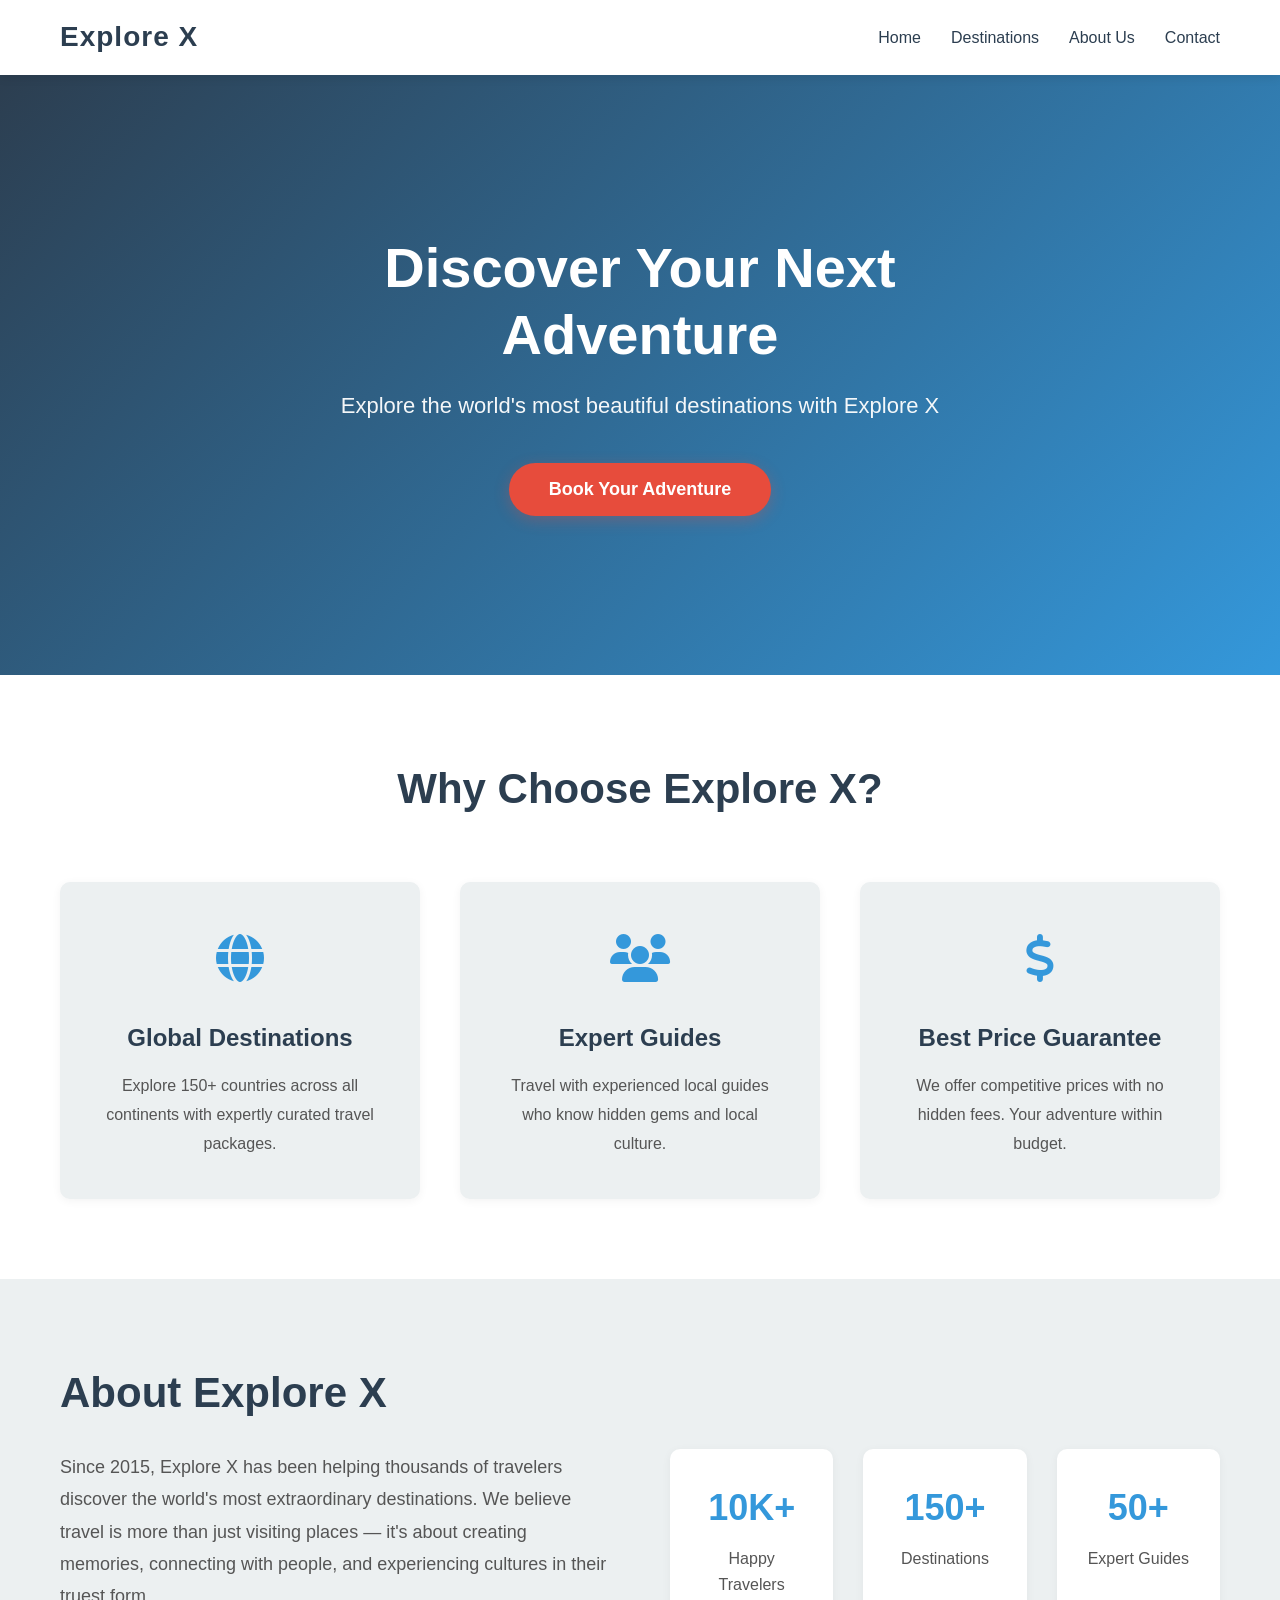
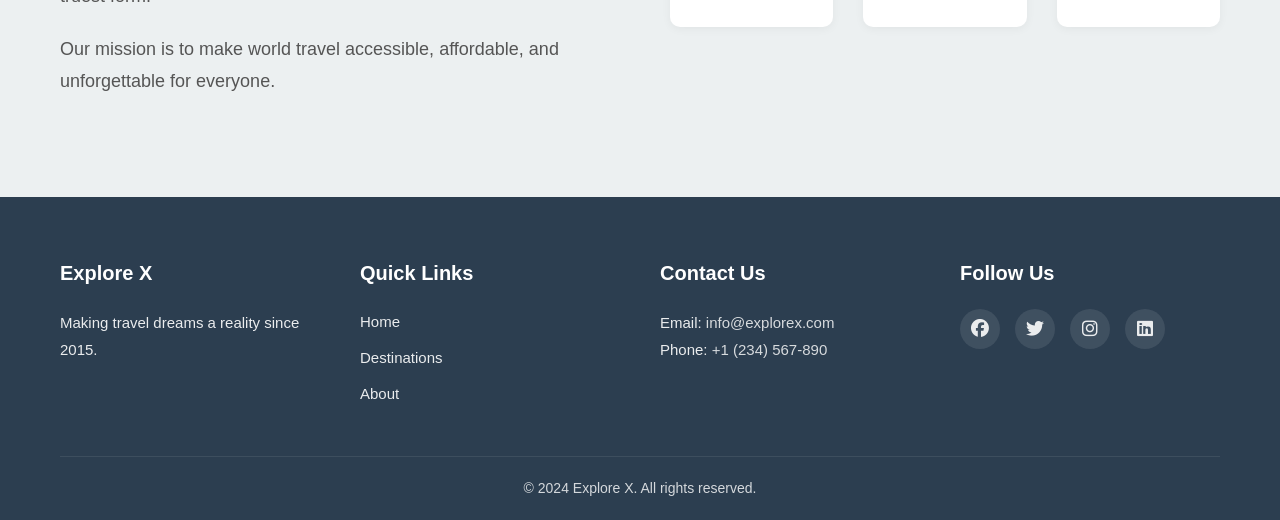
==== WebDev-L1-LandingPage/index.html @ c4c60f69 "Task 1: Landing Page - Explore X Travel Agency" ====
<!DOCTYPE html>
<html lang="en">
<head>
    <meta charset="UTF-8">
    <meta name="viewport" content="width=device-width, initial-scale=1.0">
    <title>Explore X - Your Travel Companion</title>
    <link rel="stylesheet" href="style.css">
    <link rel="stylesheet" href="https://cdnjs.cloudflare.com/ajax/libs/font-awesome/6.4.0/css/all.min.css">
</head>
<body>
    <!-- HEADER / NAVIGATION -->
    <header class="header">
        <nav class="navbar">
            <div class="container">
                <div class="nav-wrapper">
                    <div class="logo">Explore X</div>
                    <ul class="nav-links">
                        <li><a href="#home">Home</a></li>
                        <li><a href="#destinations">Destinations</a></li>
                        <li><a href="#about">About Us</a></li>
                        <li><a href="#contact">Contact</a></li>
                    </ul>
                </div>
            </div>
        </nav>
    </header>

    <!-- HERO SECTION -->
    <section class="hero" id="home">
        <div class="container">
            <div class="hero-content">
                <h1 class="hero-headline">Discover Your Next Adventure</h1>
                <p class="hero-subheadline">Explore the world's most beautiful destinations with Explore X</p>
                <button class="cta-btn">Book Your Adventure</button>
            </div>
        </div>
    </section>

    <!-- FEATURES SECTION -->
    <section class="features" id="destinations">
        <div class="container">
            <h2 class="section-title">Why Choose Explore X?</h2>
            <div class="features-grid">
                <div class="feature-card">
                    <div class="feature-icon">
                        <i class="fas fa-globe"></i>
                    </div>
                    <h3>Global Destinations</h3>
                    <p>Explore 150+ countries across all continents with expertly curated travel packages.</p>
                </div>
                <div class="feature-card">
                    <div class="feature-icon">
                        <i class="fas fa-users"></i>
                    </div>
                    <h3>Expert Guides</h3>
                    <p>Travel with experienced local guides who know hidden gems and local culture.</p>
                </div>
                <div class="feature-card">
                    <div class="feature-icon">
                        <i class="fas fa-dollar-sign"></i>
                    </div>
                    <h3>Best Price Guarantee</h3>
                    <p>We offer competitive prices with no hidden fees. Your adventure within budget.</p>
                </div>
            </div>
        </div>
    </section>

    <!-- ABOUT SECTION -->
    <section class="about" id="about">
        <div class="container">
            <div class="about-content">
                <div class="about-text">
                    <h2>About Explore X</h2>
                    <p>Since 2015, Explore X has been helping thousands of travelers discover the world's most extraordinary destinations. We believe travel is more than just visiting places — it's about creating memories, connecting with people, and experiencing cultures in their truest form.</p>
                    <p>Our mission is to make world travel accessible, affordable, and unforgettable for everyone.</p>
                </div>
                <div class="about-stats">
                    <div class="stat">
                        <h3>10K+</h3>
                        <p>Happy Travelers</p>
                    </div>
                    <div class="stat">
                        <h3>150+</h3>
                        <p>Destinations</p>
                    </div>
                    <div class="stat">
                        <h3>50+</h3>
                        <p>Expert Guides</p>
                    </div>
                </div>
            </div>
        </div>
    </section>

    <!-- FOOTER -->
    <footer class="footer" id="contact">
        <div class="container">
            <div class="footer-content">
                <div class="footer-section">
                    <h4>Explore X</h4>
                    <p>Making travel dreams a reality since 2015.</p>
                </div>
                <div class="footer-section">
                    <h4>Quick Links</h4>
                    <ul>
                        <li><a href="#home">Home</a></li>
                        <li><a href="#destinations">Destinations</a></li>
                        <li><a href="#about">About</a></li>
                    </ul>
                </div>
                <div class="footer-section">
                    <h4>Contact Us</h4>
                    <p>Email: <a href="mailto:info@explorex.com">info@explorex.com</a></p>
                    <p>Phone: <a href="tel:+1234567890">+1 (234) 567-890</a></p>
                </div>
                <div class="footer-section">
                    <h4>Follow Us</h4>
                    <div class="social-links">
                        <a href="#"><i class="fab fa-facebook"></i></a>
                        <a href="#"><i class="fab fa-twitter"></i></a>
                        <a href="#"><i class="fab fa-instagram"></i></a>
                        <a href="#"><i class="fab fa-linkedin"></i></a>
                    </div>
                </div>
            </div>
            <div class="footer-bottom">
                <p>&copy; 2024 Explore X. All rights reserved.</p>
            </div>
        </div>
    </footer>
</body>
</html>
---- WebDev-L1-LandingPage/style.css ----
/* ===== ROOT VARIABLES (COLOR PALETTE) ===== */
:root {
    --primary-color: #2C3E50;      /* Dark blue-gray */
    --secondary-color: #3498DB;    /* Bright blue */
    --accent-color: #E74C3C;       /* Coral red */
    --bg-light: #ECF0F1;           /* Light gray background */
    --white: #FFFFFF;
    --text-dark: #2C3E50;
    --text-light: #555555;
}

/* ===== RESET & BASE STYLES ===== */
* {
    margin: 0;
    padding: 0;
    box-sizing: border-box;
}

html {
    scroll-behavior: smooth;
}

body {
    font-family: 'Segoe UI', Tahoma, Geneva, Verdana, sans-serif;
    line-height: 1.6;
    color: var(--text-dark);
    background-color: var(--bg-light);
}

a {
    text-decoration: none;
    color: inherit;
    transition: color 0.3s ease;
}

a:hover {
    color: var(--secondary-color);
}

button {
    cursor: pointer;
    border: none;
    transition: all 0.3s ease;
}

/* ===== CONTAINER ===== */
.container {
    max-width: 1200px;
    margin: 0 auto;
    padding: 0 20px;
}

/* ===== HEADER & NAVIGATION ===== */
.header {
    background-color: var(--white);
    box-shadow: 0 2px 10px rgba(0, 0, 0, 0.1);
    position: sticky;
    top: 0;
    z-index: 1000;
}

.navbar {
    padding: 15px 0;
}

.nav-wrapper {
    display: flex;
    justify-content: space-between;
    align-items: center;
}

.logo {
    font-size: 28px;
    font-weight: bold;
    color: var(--primary-color);
    letter-spacing: 1px;
}

.nav-links {
    display: flex;
    list-style: none;
    gap: 30px;
}

.nav-links a {
    font-size: 16px;
    font-weight: 500;
    color: var(--text-dark);
    padding: 8px 0;
    border-bottom: 2px solid transparent;
}

.nav-links a:hover {
    border-bottom: 2px solid var(--secondary-color);
    color: var(--secondary-color);
}

/* ===== HERO SECTION ===== */
.hero {
    background: linear-gradient(135deg, var(--primary-color) 0%, var(--secondary-color) 100%);
    color: var(--white);
    padding: 120px 0;
    text-align: center;
    min-height: 600px;
    display: flex;
    align-items: center;
    justify-content: center;
}

.hero-content {
    max-width: 800px;
    margin: 0 auto;
}

.hero-headline {
    font-size: 56px;
    font-weight: bold;
    margin-bottom: 20px;
    line-height: 1.2;
}

.hero-subheadline {
    font-size: 22px;
    margin-bottom: 40px;
    opacity: 0.95;
    font-weight: 300;
}

.cta-btn {
    background-color: var(--accent-color);
    color: var(--white);
    padding: 16px 40px;
    font-size: 18px;
    font-weight: 600;
    border-radius: 50px;
    box-shadow: 0 4px 15px rgba(231, 76, 60, 0.3);
}

.cta-btn:hover {
    background-color: #c0392b;
    transform: translateY(-3px);
    box-shadow: 0 6px 20px rgba(231, 76, 60, 0.4);
}

/* ===== FEATURES SECTION ===== */
.features {
    background-color: var(--white);
    padding: 80px 0;
}

.section-title {
    font-size: 42px;
    font-weight: bold;
    text-align: center;
    color: var(--primary-color);
    margin-bottom: 60px;
}

.features-grid {
    display: grid;
    grid-template-columns: repeat(auto-fit, minmax(300px, 1fr));
    gap: 40px;
}

.feature-card {
    background-color: var(--bg-light);
    padding: 40px;
    border-radius: 10px;
    text-align: center;
    transition: all 0.3s ease;
    box-shadow: 0 2px 10px rgba(0, 0, 0, 0.05);
}

.feature-card:hover {
    transform: translateY(-10px);
    box-shadow: 0 10px 30px rgba(0, 0, 0, 0.15);
}

.feature-icon {
    font-size: 48px;
    color: var(--secondary-color);
    margin-bottom: 20px;
}

.feature-card h3 {
    font-size: 24px;
    color: var(--primary-color);
    margin-bottom: 15px;
}

.feature-card p {
    font-size: 16px;
    color: var(--text-light);
    line-height: 1.8;
}

/* ===== ABOUT SECTION ===== */
.about {
    background-color: var(--bg-light);
    padding: 80px 0;
}

.about-content {
    display: flex;
    gap: 60px;
    align-items: center;
}

.about-text {
    flex: 1;
}

.about-text h2 {
    font-size: 42px;
    color: var(--primary-color);
    margin-bottom: 25px;
}

.about-text p {
    font-size: 18px;
    color: var(--text-light);
    margin-bottom: 20px;
    line-height: 1.8;
}

.about-stats {
    flex: 1;
    display: grid;
    grid-template-columns: repeat(auto-fit, minmax(150px, 1fr));
    gap: 30px;
}

.stat {
    background-color: var(--white);
    padding: 30px;
    border-radius: 10px;
    text-align: center;
    box-shadow: 0 2px 10px rgba(0, 0, 0, 0.05);
}

.stat h3 {
    font-size: 36px;
    color: var(--secondary-color);
    margin-bottom: 10px;
    font-weight: bold;
}

.stat p {
    font-size: 16px;
    color: var(--text-light);
}

/* ===== FOOTER ===== */
.footer {
    background-color: var(--primary-color);
    color: var(--white);
    padding: 60px 0 20px;
}

.footer-content {
    display: grid;
    grid-template-columns: repeat(auto-fit, minmax(250px, 1fr));
    gap: 40px;
    margin-bottom: 40px;
}

.footer-section h4 {
    font-size: 20px;
    margin-bottom: 20px;
    font-weight: bold;
}

.footer-section p {
    font-size: 15px;
    opacity: 0.9;
    line-height: 1.8;
}

.footer-section ul {
    list-style: none;
}

.footer-section ul li {
    margin-bottom: 10px;
}

.footer-section a {
    color: var(--white);
    opacity: 0.9;
    font-size: 15px;
}

.footer-section a:hover {
    color: var(--secondary-color);
    opacity: 1;
}

.social-links {
    display: flex;
    gap: 15px;
    margin-top: 15px;
}

.social-links a {
    display: inline-flex;
    width: 40px;
    height: 40px;
    background-color: rgba(255, 255, 255, 0.1);
    border-radius: 50%;
    align-items: center;
    justify-content: center;
    font-size: 18px;
    transition: all 0.3s ease;
}

.social-links a:hover {
    background-color: var(--secondary-color);
    transform: translateY(-5px);
}

.footer-bottom {
    border-top: 1px solid rgba(255, 255, 255, 0.1);
    padding-top: 20px;
    text-align: center;
    font-size: 14px;
    opacity: 0.8;
}

/* ===== RESPONSIVE DESIGN (MOBILE) ===== */
@media (max-width: 768px) {
    /* Navigation */
    .nav-links {
        flex-direction: column;
        gap: 15px;
        margin-top: 20px;
    }

    /* Hero Section */
    .hero {
        padding: 80px 0;
        min-height: auto;
    }

    .hero-headline {
        font-size: 36px;
    }

    .hero-subheadline {
        font-size: 18px;
    }

    /* Section Titles */
    .section-title {
        font-size: 32px;
        margin-bottom: 40px;
    }

    /* Features Grid */
    .features-grid {
        grid-template-columns: 1fr;
        gap: 30px;
    }

    /* About Section */
    .about-content {
        flex-direction: column;
        gap: 40px;
    }

    .about-text h2 {
        font-size: 32px;
    }

    .about-stats {
        grid-template-columns: repeat(auto-fit, minmax(120px, 1fr));
    }

    /* Footer */
    .footer-content {
        grid-template-columns: 1fr;
        gap: 30px;
    }
}

@media (max-width: 480px) {
    /* Hero Section */
    .hero-headline {
        font-size: 28px;
    }

    .hero-subheadline {
        font-size: 16px;
    }

    .cta-btn {
        padding: 12px 30px;
        font-size: 16px;
    }

    /* Logo */
    .logo {
        font-size: 22px;
    }

    /* Section Titles */
    .section-title {
        font-size: 26px;
    }

    /* About Text */
    .about-text h2 {
        font-size: 26px;
    }

    .about-text p {
        font-size: 16px;
    }
}
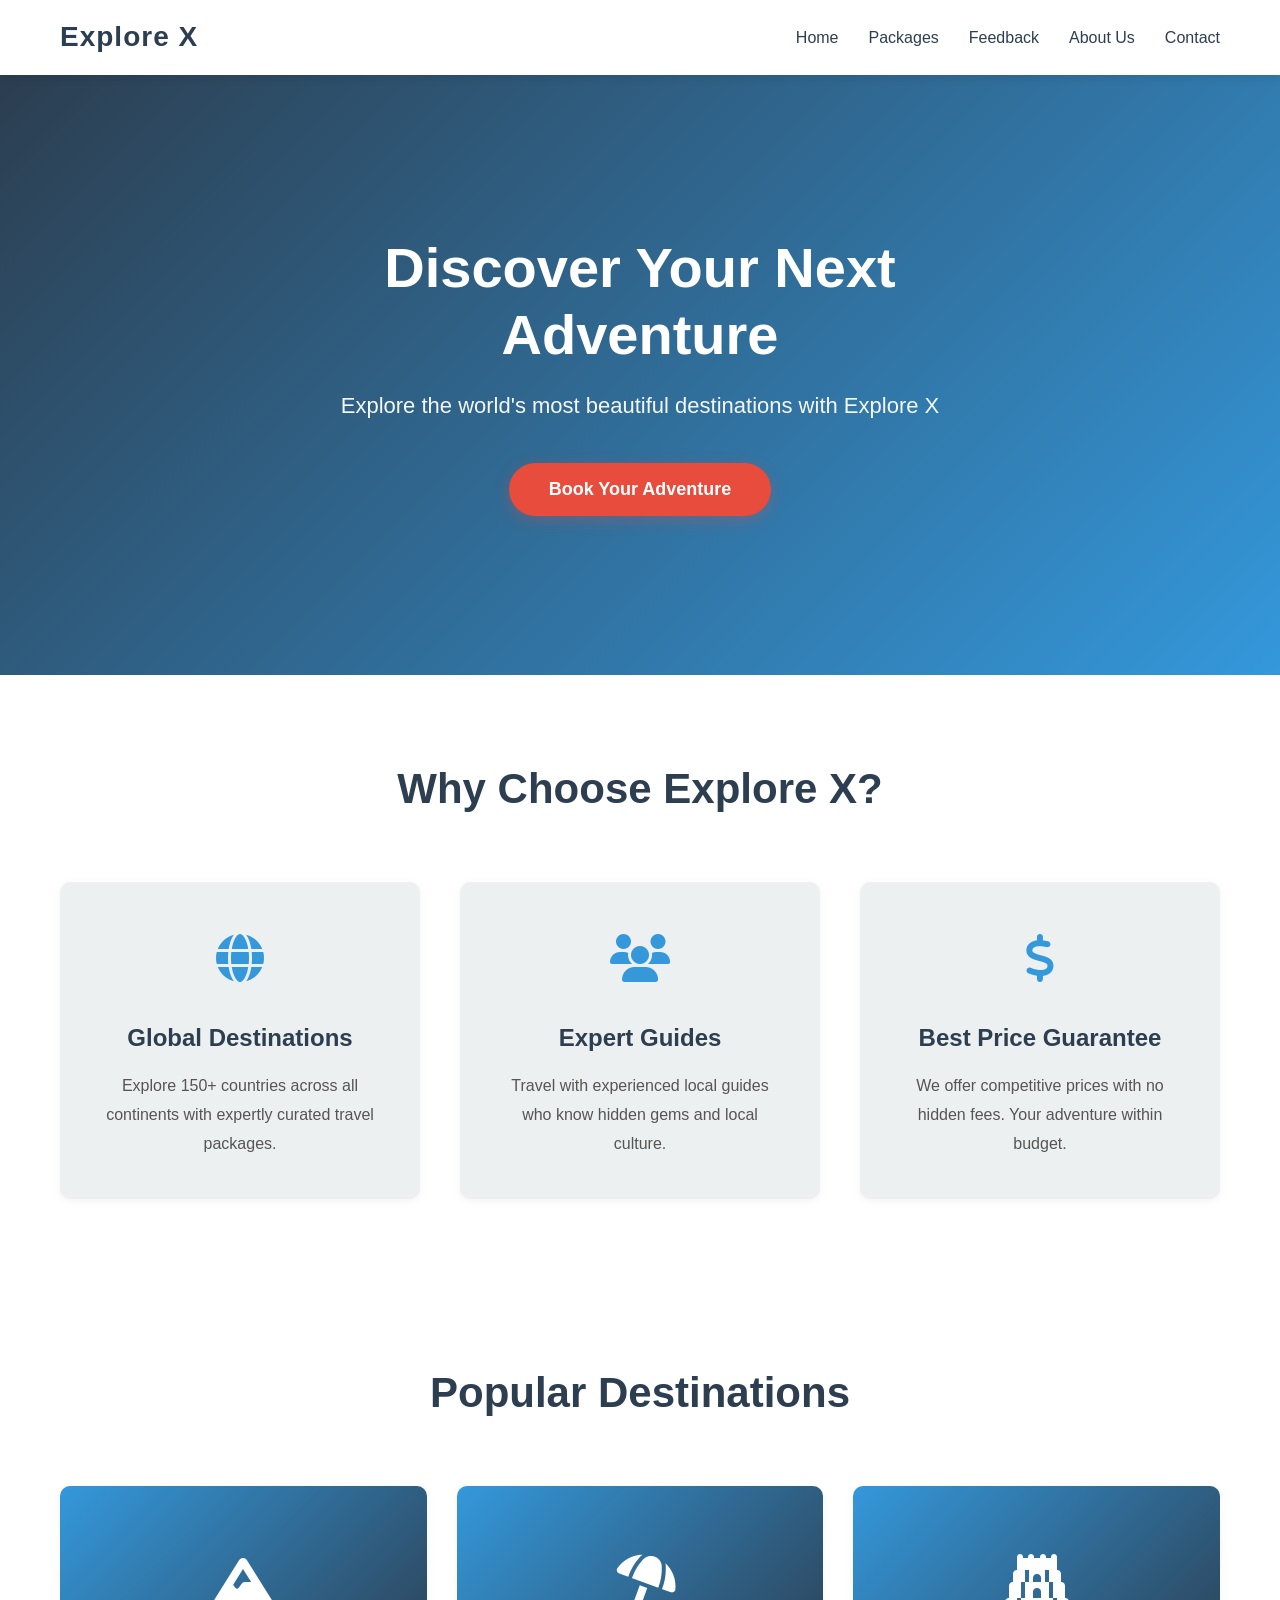
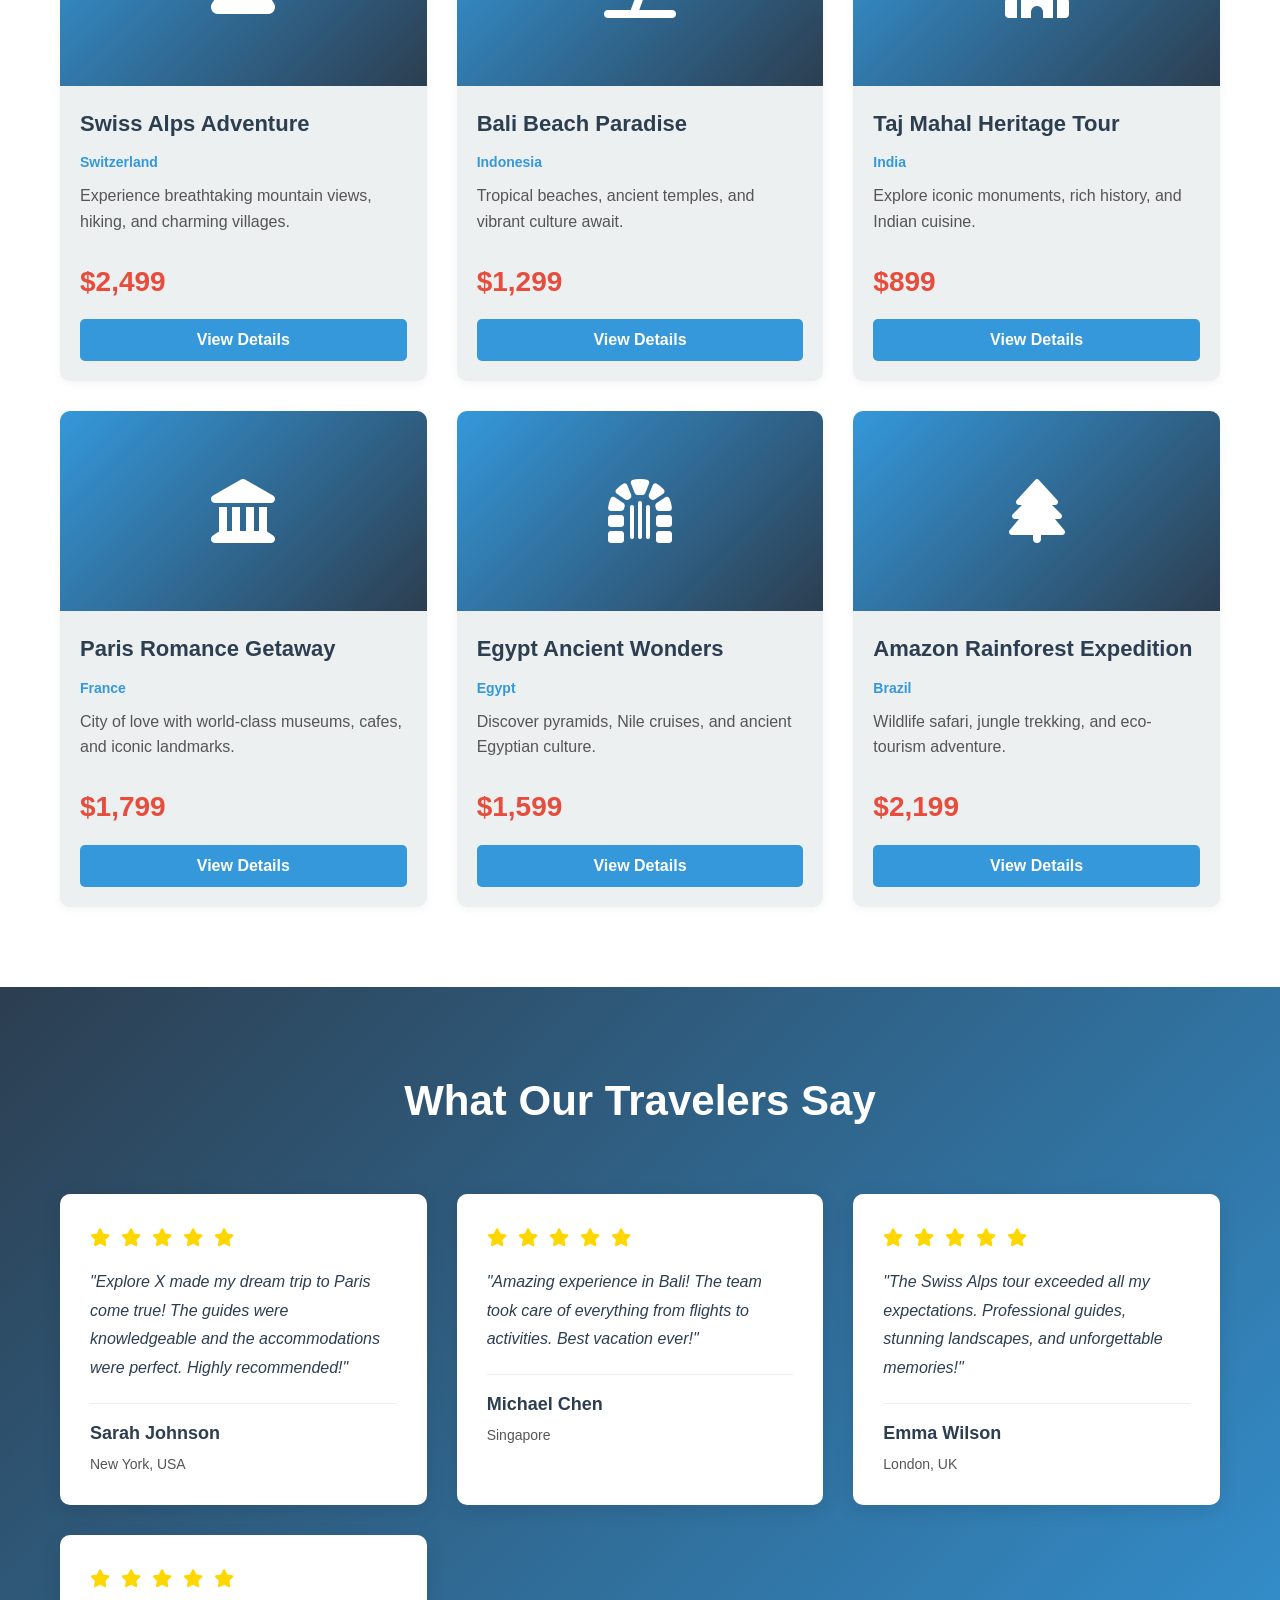
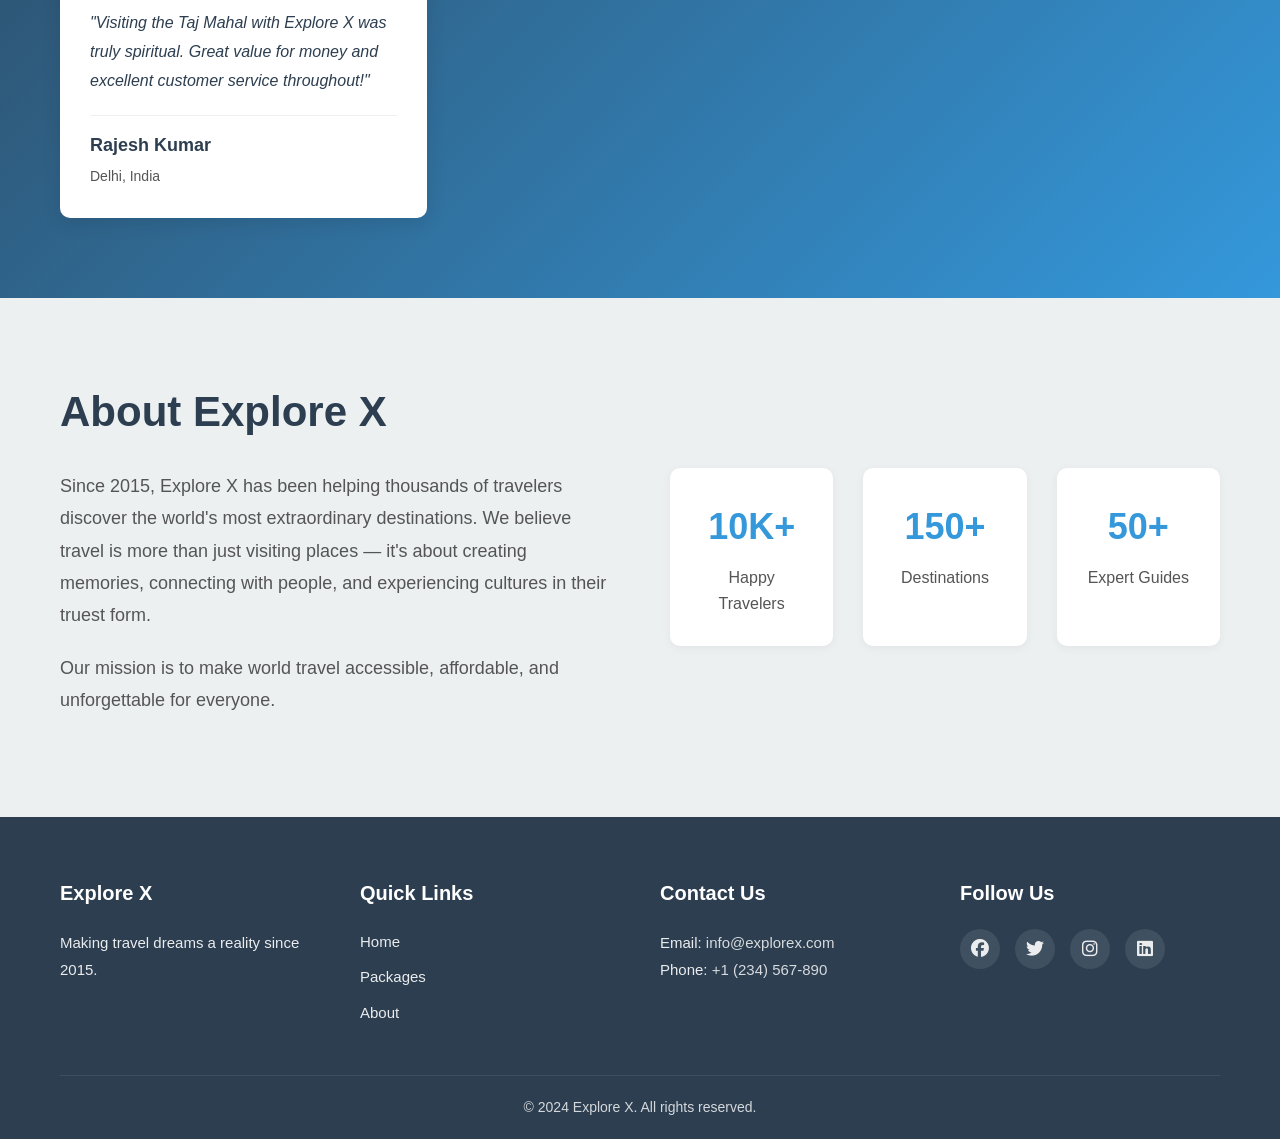
==== commit 3dbd9118: "Task 1: Add packages and testimonials sections" ====
--- a/WebDev-L1-LandingPage/index.html
+++ b/WebDev-L1-LandingPage/index.html
@@ -16,7 +16,8 @@
                     <div class="logo">Explore X</div>
                     <ul class="nav-links">
                         <li><a href="#home">Home</a></li>
-                        <li><a href="#destinations">Destinations</a></li>
+                        <li><a href="#packages">Packages</a></li>
+                        <li><a href="#testimonials">Feedback</a></li>
                         <li><a href="#about">About Us</a></li>
                         <li><a href="#contact">Contact</a></li>
                     </ul>
@@ -66,6 +67,148 @@
         </div>
     </section>
 
+    <!-- PACKAGES/DESTINATIONS SECTION -->
+    <section class="packages" id="packages">
+        <div class="container">
+            <h2 class="section-title">Popular Destinations</h2>
+            <div class="packages-grid">
+                <div class="package-card">
+                    <div class="package-image">
+                        <i class="fas fa-mountain"></i>
+                    </div>
+                    <h3>Swiss Alps Adventure</h3>
+                    <p class="destination">Switzerland</p>
+                    <p class="description">Experience breathtaking mountain views, hiking, and charming villages.</p>
+                    <div class="price">$2,499</div>
+                    <button class="package-btn">View Details</button>
+                </div>
+
+                <div class="package-card">
+                    <div class="package-image">
+                        <i class="fas fa-umbrella-beach"></i>
+                    </div>
+                    <h3>Bali Beach Paradise</h3>
+                    <p class="destination">Indonesia</p>
+                    <p class="description">Tropical beaches, ancient temples, and vibrant culture await.</p>
+                    <div class="price">$1,299</div>
+                    <button class="package-btn">View Details</button>
+                </div>
+
+                <div class="package-card">
+                    <div class="package-image">
+                        <i class="fas fa-gopuram"></i>
+                    </div>
+                    <h3>Taj Mahal Heritage Tour</h3>
+                    <p class="destination">India</p>
+                    <p class="description">Explore iconic monuments, rich history, and Indian cuisine.</p>
+                    <div class="price">$899</div>
+                    <button class="package-btn">View Details</button>
+                </div>
+
+                <div class="package-card">
+                    <div class="package-image">
+                        <i class="fas fa-landmark"></i>
+                    </div>
+                    <h3>Paris Romance Getaway</h3>
+                    <p class="destination">France</p>
+                    <p class="description">City of love with world-class museums, cafes, and iconic landmarks.</p>
+                    <div class="price">$1,799</div>
+                    <button class="package-btn">View Details</button>
+                </div>
+
+                <div class="package-card">
+                    <div class="package-image">
+                        <i class="fas fa-dungeon"></i>
+                    </div>
+                    <h3>Egypt Ancient Wonders</h3>
+                    <p class="destination">Egypt</p>
+                    <p class="description">Discover pyramids, Nile cruises, and ancient Egyptian culture.</p>
+                    <div class="price">$1,599</div>
+                    <button class="package-btn">View Details</button>
+                </div>
+
+                <div class="package-card">
+                    <div class="package-image">
+                        <i class="fas fa-tree"></i>
+                    </div>
+                    <h3>Amazon Rainforest Expedition</h3>
+                    <p class="destination">Brazil</p>
+                    <p class="description">Wildlife safari, jungle trekking, and eco-tourism adventure.</p>
+                    <div class="price">$2,199</div>
+                    <button class="package-btn">View Details</button>
+                </div>
+            </div>
+        </div>
+    </section>
+
+    <!-- TESTIMONIALS/FEEDBACK SECTION -->
+    <section class="testimonials" id="testimonials">
+        <div class="container">
+            <h2 class="section-title">What Our Travelers Say</h2>
+            <div class="testimonials-grid">
+                <div class="testimonial-card">
+                    <div class="stars">
+                        <i class="fas fa-star"></i>
+                        <i class="fas fa-star"></i>
+                        <i class="fas fa-star"></i>
+                        <i class="fas fa-star"></i>
+                        <i class="fas fa-star"></i>
+                    </div>
+                    <p class="feedback">"Explore X made my dream trip to Paris come true! The guides were knowledgeable and the accommodations were perfect. Highly recommended!"</p>
+                    <div class="traveler-info">
+                        <h4>Sarah Johnson</h4>
+                        <p class="location">New York, USA</p>
+                    </div>
+                </div>
+
+                <div class="testimonial-card">
+                    <div class="stars">
+                        <i class="fas fa-star"></i>
+                        <i class="fas fa-star"></i>
+                        <i class="fas fa-star"></i>
+                        <i class="fas fa-star"></i>
+                        <i class="fas fa-star"></i>
+                    </div>
+                    <p class="feedback">"Amazing experience in Bali! The team took care of everything from flights to activities. Best vacation ever!"</p>
+                    <div class="traveler-info">
+                        <h4>Michael Chen</h4>
+                        <p class="location">Singapore</p>
+                    </div>
+                </div>
+
+                <div class="testimonial-card">
+                    <div class="stars">
+                        <i class="fas fa-star"></i>
+                        <i class="fas fa-star"></i>
+                        <i class="fas fa-star"></i>
+                        <i class="fas fa-star"></i>
+                        <i class="fas fa-star"></i>
+                    </div>
+                    <p class="feedback">"The Swiss Alps tour exceeded all my expectations. Professional guides, stunning landscapes, and unforgettable memories!"</p>
+                    <div class="traveler-info">
+                        <h4>Emma Wilson</h4>
+                        <p class="location">London, UK</p>
+                    </div>
+                </div>
+
+                <div class="testimonial-card">
+                    <div class="stars">
+                        <i class="fas fa-star"></i>
+                        <i class="fas fa-star"></i>
+                        <i class="fas fa-star"></i>
+                        <i class="fas fa-star"></i>
+                        <i class="fas fa-star"></i>
+                    </div>
+                    <p class="feedback">"Visiting the Taj Mahal with Explore X was truly spiritual. Great value for money and excellent customer service throughout!"</p>
+                    <div class="traveler-info">
+                        <h4>Rajesh Kumar</h4>
+                        <p class="location">Delhi, India</p>
+                    </div>
+                </div>
+            </div>
+        </div>
+    </section>
+
     <!-- ABOUT SECTION -->
     <section class="about" id="about">
         <div class="container">
@@ -105,7 +248,7 @@
                     <h4>Quick Links</h4>
                     <ul>
                         <li><a href="#home">Home</a></li>
-                        <li><a href="#destinations">Destinations</a></li>
+                        <li><a href="#packages">Packages</a></li>
                         <li><a href="#about">About</a></li>
                     </ul>
                 </div>
--- a/WebDev-L1-LandingPage/style.css
+++ b/WebDev-L1-LandingPage/style.css
@@ -194,6 +194,153 @@
     line-height: 1.8;
 }
 
+/* ===== PACKAGES/DESTINATIONS SECTION ===== */
+.packages {
+    background-color: var(--white);
+    padding: 80px 0;
+}
+
+.packages-grid {
+    display: grid;
+    grid-template-columns: repeat(auto-fit, minmax(320px, 1fr));
+    gap: 30px;
+}
+
+.package-card {
+    background-color: var(--bg-light);
+    border-radius: 10px;
+    overflow: hidden;
+    box-shadow: 0 2px 10px rgba(0, 0, 0, 0.05);
+    transition: all 0.3s ease;
+    display: flex;
+    flex-direction: column;
+}
+
+.package-card:hover {
+    transform: translateY(-15px);
+    box-shadow: 0 15px 35px rgba(0, 0, 0, 0.15);
+}
+
+.package-image {
+    background: linear-gradient(135deg, var(--secondary-color) 0%, var(--primary-color) 100%);
+    color: var(--white);
+    font-size: 64px;
+    display: flex;
+    align-items: center;
+    justify-content: center;
+    height: 200px;
+}
+
+.package-card h3 {
+    font-size: 22px;
+    color: var(--primary-color);
+    padding: 20px 20px 10px;
+    margin: 0;
+}
+
+.package-card .destination {
+    font-size: 14px;
+    color: var(--secondary-color);
+    font-weight: 600;
+    padding: 0 20px;
+    margin: 0;
+}
+
+.package-card .description {
+    font-size: 16px;
+    color: var(--text-light);
+    padding: 10px 20px;
+    margin: 0;
+    flex-grow: 1;
+}
+
+.package-card .price {
+    font-size: 28px;
+    font-weight: bold;
+    color: var(--accent-color);
+    padding: 15px 20px;
+    margin: 0;
+}
+
+.package-btn {
+    background-color: var(--secondary-color);
+    color: var(--white);
+    padding: 12px 20px;
+    margin: 0 20px 20px 20px;
+    border-radius: 5px;
+    font-size: 16px;
+    font-weight: 600;
+    transition: all 0.3s ease;
+}
+
+.package-btn:hover {
+    background-color: var(--primary-color);
+    transform: translateY(-3px);
+}
+
+/* ===== TESTIMONIALS SECTION ===== */
+.testimonials {
+    background: linear-gradient(135deg, var(--primary-color) 0%, var(--secondary-color) 100%);
+    padding: 80px 0;
+}
+
+.testimonials .section-title {
+    color: var(--white);
+    margin-bottom: 60px;
+}
+
+.testimonials-grid {
+    display: grid;
+    grid-template-columns: repeat(auto-fit, minmax(280px, 1fr));
+    gap: 30px;
+}
+
+.testimonial-card {
+    background-color: var(--white);
+    padding: 30px;
+    border-radius: 10px;
+    box-shadow: 0 5px 20px rgba(0, 0, 0, 0.1);
+    transition: all 0.3s ease;
+}
+
+.testimonial-card:hover {
+    transform: translateY(-10px);
+    box-shadow: 0 15px 40px rgba(0, 0, 0, 0.2);
+}
+
+.stars {
+    color: #FFD700;
+    font-size: 18px;
+    margin-bottom: 15px;
+    letter-spacing: 3px;
+}
+
+.testimonial-card .feedback {
+    font-size: 16px;
+    color: var(--text-dark);
+    font-style: italic;
+    margin: 15px 0;
+    line-height: 1.8;
+}
+
+.traveler-info {
+    margin-top: 20px;
+    padding-top: 15px;
+    border-top: 1px solid var(--bg-light);
+}
+
+.traveler-info h4 {
+    font-size: 18px;
+    color: var(--primary-color);
+    margin: 0 0 5px 0;
+}
+
+.traveler-info .location {
+    font-size: 14px;
+    color: var(--text-light);
+    margin: 0;
+}
+
 /* ===== ABOUT SECTION ===== */
 .about {
     background-color: var(--bg-light);
@@ -361,6 +508,34 @@
         gap: 30px;
     }
 
+    /* Packages Grid */
+    .packages-grid {
+        grid-template-columns: 1fr;
+        gap: 20px;
+    }
+
+    .package-card h3 {
+        font-size: 20px;
+    }
+
+    .package-card .price {
+        font-size: 24px;
+    }
+
+    /* Testimonials Grid */
+    .testimonials-grid {
+        grid-template-columns: 1fr;
+        gap: 20px;
+    }
+
+    .testimonial-card {
+        padding: 20px;
+    }
+
+    .testimonial-card .feedback {
+        font-size: 15px;
+    }
+
     /* About Section */
     .about-content {
         flex-direction: column;
@@ -415,4 +590,13 @@
     .about-text p {
         font-size: 16px;
     }
+
+    /* Nav Links */
+    .nav-links {
+        gap: 10px;
+    }
+
+    .nav-links a {
+        font-size: 14px;
+    }
 }
